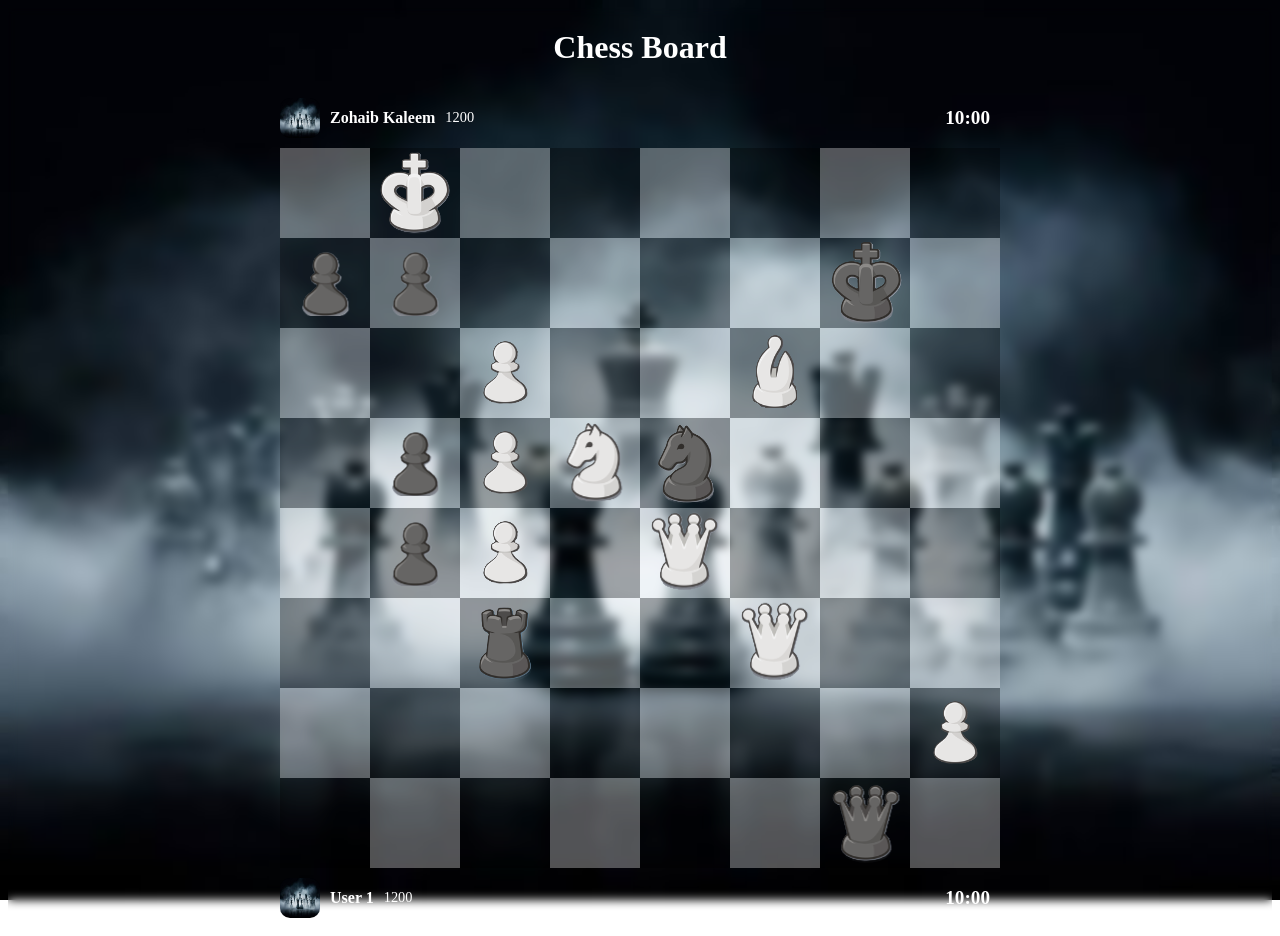
==== Chess.html @ 0d034fa4 "Initial commit" ====
<!doctype html>
<html lang="en">
  <head>
    <meta charset="UTF-8" />
    <meta name="viewport" content="width=device-width, initial-scale=1.0" />
    <title>Document</title>

    <link rel="stylesheet" href="styles/styles.css" />
  </head>
  <body>
    <header>
      <h1>Chess Board</h1>
    </header>

    <div class="boardContainer">
      <div class="user-info-bar">
        <div class="user-info">
          <img src="images/userLogo.png" alt="User 1" class="user-avatar" />
          <span class="user-name">Zohaib Kaleem</span>
          <span class="user-rating">1200</span>
        </div>
        <div class="timer">
          <div class="time">10:00</div>
        </div>
      </div>
      <div id="board"></div>
      <div class="user-info-bar">
        <div class="user-info">
          <img src="images/userLogo.png" alt="User 1" class="user-avatar" />
          <span class="user-name">User 1</span>
          <span class="user-rating">1200</span>
        </div>
        <div class="timer">
          <div class="time">10:00</div>
        </div>
      </div>
    </div>

    <script type="module" src="scripts/main.js"></script>
  </body>
</html>
---- styles/styles.css ----
body {
  /* dark background */
  background-image: url("/images/background.jpeg");
  background-size: cover;
  background-repeat: no-repeat;
  background-position: center;
  background-attachment: fixed;

  /* blur background */
  backdrop-filter: blur(5px);

  display: flex;
  flex-direction: column;
  justify-content: center;
  align-items: center;
}

header {
  text-align: center;
  color: white;
}

.boardContainer {
  display: flex;
  flex-direction: column;
  align-items: center;
  justify-content: center;
}

#board {
  width: 100%;
  height: 100%;

  display: grid;
  grid-template-columns: repeat(8, 1fr);
  grid-template-rows: repeat(8, 1fr);
}

.cell {
  position: relative;
  width: 100%;
  height: 100%;

  align-items: center;
  display: flex;
  justify-content: center;
  align-items: center;
}

.hidden {
  display: none;
}

.user-info-bar {
  display: flex;
  justify-content: space-between;
  align-items: center;
  width: 100%;
  padding: 10px;
  color: white;
}

.user-info {
  display: flex;
  align-items: center;
}

.user-avatar {
  width: 40px;
  height: 40px;
  margin-right: 10px;
  border-radius: 10px;
}

.user-name {
  font-weight: bold;
  margin-right: 10px;
}

.user-rating {
  font-size: 0.9em;
}

.timer {
  border-radius: 5px;
  padding: 5px 10px;
}

.time {
  font-size: 1.2em;
  font-weight: bold;

  display: flex;
  justify-content: center;
  align-items: center;
}

.cell > img {
  object-fit: contain;
}

.cell img:hover {
  transform: scale(1.1);
  transition: transform 0.2s ease-in-out;
  cursor: grab;
}

.cell:nth-child(odd) {
  background-color: rgba(255, 255, 255, 0.319);
}

.cell:nth-child(even) {
  background-color: rgba(0, 0, 0, 0.319);
}

.under-attack-dot {
  width: 25px !important;
  height: 25px !important;
  border-radius: 50%;
  background-color: rgb(255, 255, 255) !important;
}

.under-attack-piece {
  position: absolute;
  width: 50px;
  height: 50px;
  border-radius: 50%;
  border: 5px solid rgb(255, 0, 0);
  z-index: -1;
}

#last-move {
  position: absolute;
  width: 100%;
  height: 100%;
  border: 5px solid rgb(0, 225, 255);
  box-sizing: border-box;
}

#cell-check {
  position: absolute;
  box-sizing: border-box;
  width: 100%;
  height: 100%;
  border: 5px solid red;
}
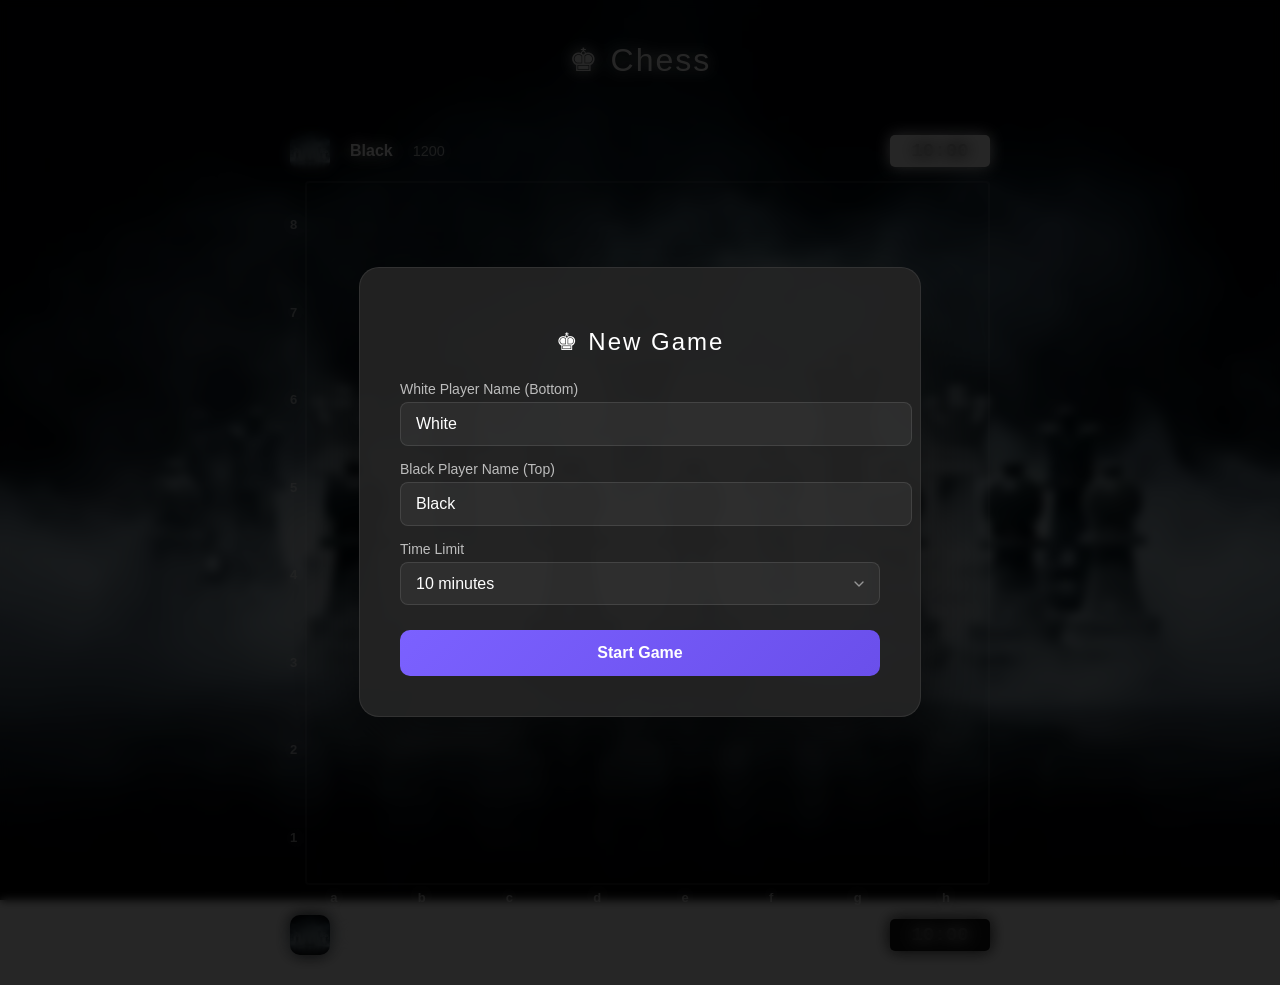
==== commit a252359b: "completed chess with all logic and validations" ====
--- a/Chess.html
+++ b/Chess.html
@@ -3,34 +3,62 @@
   <head>
     <meta charset="UTF-8" />
     <meta name="viewport" content="width=device-width, initial-scale=1.0" />
-    <title>Document</title>
-
+    <title>Chess Game</title>
     <link rel="stylesheet" href="styles/styles.css" />
   </head>
   <body>
     <header>
-      <h1>Chess Board</h1>
+      <h1>♚ Chess</h1>
     </header>
 
     <div class="boardContainer">
+      <!-- Black Player Info (Top) -->
       <div class="user-info-bar">
         <div class="user-info">
           <img src="images/userLogo.png" alt="User 1" class="user-avatar" />
-          <span class="user-name">Zohaib Kaleem</span>
+          <span class="user-name">Black</span>
           <span class="user-rating">1200</span>
         </div>
-        <div class="timer">
+        <div class="timer" id="black-timer">
           <div class="time">10:00</div>
         </div>
       </div>
-      <div id="board"></div>
+
+      <!-- Board with Rank Labels -->
+      <div class="board-wrapper">
+        <div class="rank-labels">
+          <span>8</span>
+          <span>7</span>
+          <span>6</span>
+          <span>5</span>
+          <span>4</span>
+          <span>3</span>
+          <span>2</span>
+          <span>1</span>
+        </div>
+        <div id="board"></div>
+      </div>
+
+      <!-- File Labels -->
+      <div class="file-labels">
+        <span>a</span>
+        <span>b</span>
+        <span>c</span>
+        <span>d</span>
+        <span>e</span>
+        <span>f</span>
+        <span>g</span>
+        <span>h</span>
+      </div>
+
+      <!-- White Player Info (Bottom) -->
       <div class="user-info-bar">
         <div class="user-info">
           <img src="images/userLogo.png" alt="User 1" class="user-avatar" />
-          <span class="user-name">User 1</span>
+          <span class="user-name">White</span>
           <span class="user-rating">1200</span>
         </div>
-        <div class="timer">
+        <div class="timer" id="white-timer">
           <div class="time">10:00</div>
         </div>
       </div>
--- a/styles/styles.css
+++ b/styles/styles.css
@@ -1,3 +1,25 @@
+/* Disable selection + hide cursor changes */
+* {
+  user-select: none;
+  -webkit-user-select: none;
+  -moz-user-select: none;
+  -ms-user-select: none;
+}
+
+/* Make any accidental selection invisible */
+::selection {
+  background: transparent;
+  color: inherit;
+}
+
+::-moz-selection {
+  background: transparent;
+  color: inherit;
+}
+
+/* ============================================
+   GLOBAL STYLES
+   ============================================ */
 body {
   /* dark background */
   background-image: url("/images/background.jpeg");
@@ -8,95 +30,96 @@
 
   /* blur background */
   backdrop-filter: blur(5px);
+  -webkit-backdrop-filter: blur(5px);
 
   display: flex;
   flex-direction: column;
   justify-content: center;
   align-items: center;
+  min-height: 100vh;
+  margin: 0;
+  padding: 20px;
+  font-family: "Segoe UI", Tahoma, Geneva, Verdana, sans-serif;
 }
 
 header {
   text-align: center;
   color: white;
-}
-
+  margin-bottom: 20px;
+}
+
+header h1 {
+  font-weight: 300;
+  letter-spacing: 2px;
+}
+
+/* ============================================
+   BOARD CONTAINER
+   ============================================ */
 .boardContainer {
   display: flex;
   flex-direction: column;
   align-items: center;
   justify-content: center;
-}
-
+  position: relative;
+  padding: 0 10px;
+  max-width: 100%;
+}
+
+/* ============================================
+   CHESS BOARD
+   ============================================ */
 #board {
-  width: 100%;
-  height: 100%;
-
+  width: 80vmin;
+  height: 80vmin;
+  max-width: 700px;
+  max-height: 700px;
+  min-width: 320px;
+  min-height: 320px;
   display: grid;
   grid-template-columns: repeat(8, 1fr);
   grid-template-rows: repeat(8, 1fr);
-}
-
+  border: 2px solid rgba(255, 255, 255, 0.1);
+  border-radius: 4px;
+  overflow: hidden;
+}
+
+/* ============================================
+   CELL STYLES - YOUR ORIGINAL COLORS
+   ============================================ */
 .cell {
   position: relative;
   width: 100%;
   height: 100%;
-
-  align-items: center;
   display: flex;
   justify-content: center;
   align-items: center;
+  cursor: pointer;
+}
+
+.cell:nth-child(odd) {
+  background-color: rgba(255, 255, 255, 0.319);
+}
+
+.cell:nth-child(even) {
+  background-color: rgba(0, 0, 0, 0.319);
 }
 
 .hidden {
   display: none;
 }
 
-.user-info-bar {
-  display: flex;
-  justify-content: space-between;
-  align-items: center;
-  width: 100%;
-  padding: 10px;
-  color: white;
-}
-
-.user-info {
-  display: flex;
-  align-items: center;
-}
-
-.user-avatar {
-  width: 40px;
-  height: 40px;
-  margin-right: 10px;
-  border-radius: 10px;
-}
-
-.user-name {
-  font-weight: bold;
-  margin-right: 10px;
-}
-
-.user-rating {
-  font-size: 0.9em;
-}
-
-.timer {
-  border-radius: 5px;
-  padding: 5px 10px;
-}
-
-.time {
-  font-size: 1.2em;
-  font-weight: bold;
-
-  display: flex;
-  justify-content: center;
-  align-items: center;
-}
-
+/* ============================================
+   PIECES WITH ANIMATIONS
+   ============================================ */
 .cell > img {
+  width: 80%;
+  height: 80%;
   object-fit: contain;
+  pointer-events: none;
+  transition: all 0.15s ease;
+  position: relative;
+  z-index: 2;
 }
 
 .cell img:hover {
@@ -105,19 +128,89 @@
   cursor: grab;
 }
 
-.cell:nth-child(odd) {
-  background-color: rgba(255, 255, 255, 0.319);
-}
-
-.cell:nth-child(even) {
-  background-color: rgba(0, 0, 0, 0.319);
-}
-
+/* Piece move animation */
+.cell.moving img {
+  animation: pieceMove 0.3s ease-out;
+}
+
+@keyframes pieceMove {
+  0% {
+    transform: scale(0.8) rotate(-5deg);
+    opacity: 0.7;
+  }
+  50% {
+    transform: scale(1.2) rotate(3deg);
+  }
+  100% {
+    transform: scale(1) rotate(0deg);
+    opacity: 1;
+  }
+}
+
+/* Piece capture animation */
+.cell.capturing img {
+  animation: pieceCapture 0.4s ease-out;
+}
+
+@keyframes pieceCapture {
+  0% {
+    transform: scale(1);
+  }
+  30% {
+    transform: scale(1.3) rotate(10deg);
+  }
+  60% {
+    transform: scale(0.8) rotate(-5deg);
+  }
+  100% {
+    transform: scale(1) rotate(0deg);
+  }
+}
+
+/* Piece spawn animation */
+.cell.spawning img {
+  animation: pieceSpawn 0.25s ease-out;
+}
+
+@keyframes pieceSpawn {
+  0% {
+    transform: scale(0) rotate(-30deg);
+    opacity: 0;
+  }
+  70% {
+    transform: scale(1.2) rotate(5deg);
+    opacity: 0.9;
+  }
+  100% {
+    transform: scale(1) rotate(0deg);
+    opacity: 1;
+  }
+}
+
+/* ============================================
+   MOVE INDICATORS
+   ============================================ */
 .under-attack-dot {
+  position: absolute;
   width: 25px !important;
   height: 25px !important;
   border-radius: 50%;
-  background-color: rgb(255, 255, 255) !important;
+  background-color: rgba(0, 0, 0, 0.3) !important;
+  pointer-events: none;
+  z-index: 5;
+  animation: dotAppear 0.2s ease-out;
+}
+
+@keyframes dotAppear {
+  0% {
+    transform: scale(0);
+  }
+  70% {
+    transform: scale(1.2);
+  }
+  100% {
+    transform: scale(1);
+  }
 }
 
 .under-attack-piece {
@@ -126,21 +219,734 @@
   height: 50px;
   border-radius: 50%;
   border: 5px solid rgb(255, 0, 0);
-  z-index: -1;
-}
-
+  pointer-events: none;
+  z-index: 4;
+  animation: captureIndicator 0.3s ease-out;
+}
+
+@keyframes captureIndicator {
+  0% {
+    transform: scale(0.8);
+    opacity: 0;
+  }
+  100% {
+    transform: scale(1);
+    opacity: 1;
+  }
+}
+
+/* ============================================
+   LAST MOVE HIGHLIGHT
+   ============================================ */
 #last-move {
   position: absolute;
   width: 100%;
   height: 100%;
   border: 5px solid rgb(0, 225, 255);
   box-sizing: border-box;
-}
-
+  pointer-events: none;
+  z-index: 3;
+  animation: lastMoveHighlight 0.3s ease-out;
+}
+
+@keyframes lastMoveHighlight {
+  0% {
+    opacity: 0;
+    transform: scale(0.9);
+  }
+  100% {
+    opacity: 1;
+    transform: scale(1);
+  }
+}
+
+/* ============================================
+   CHECK INDICATOR
+   ============================================ */
 #cell-check {
   position: absolute;
   box-sizing: border-box;
   width: 100%;
   height: 100%;
   border: 5px solid red;
-}
+  background: radial-gradient(
+    circle,
+    rgba(255, 0, 0, 0.2) 0%,
+    rgba(255, 0, 0, 0) 70%
+  );
+  animation: pulse-check 1s infinite;
+  pointer-events: none;
+  z-index: 3;
+}
+
+@keyframes pulse-check {
+  0%,
+  100% {
+    opacity: 1;
+  }
+  50% {
+    opacity: 0.5;
+  }
+}
+
+/* ============================================
+   USER INFO BAR
+   ============================================ */
+.user-info-bar {
+  display: flex;
+  justify-content: space-between;
+  align-items: center;
+  width: 100%;
+  max-width: 700px;
+  padding: 10px 5px;
+  color: white;
+}
+
+.user-info {
+  display: flex;
+  align-items: center;
+  gap: 10px;
+}
+
+.user-avatar {
+  width: 40px;
+  height: 40px;
+  margin-right: 10px;
+  border-radius: 10px;
+  object-fit: cover;
+}
+
+.user-name {
+  font-weight: bold;
+  margin-right: 10px;
+}
+
+.user-rating {
+  font-size: 0.9em;
+  opacity: 0.7;
+}
+
+/* ============================================
+   TIMER
+   ============================================ */
+.timer {
+  border-radius: 5px;
+  padding: 5px 10px;
+  min-width: 80px;
+  text-align: center;
+  transition: all 0.3s ease;
+}
+
+#white-timer {
+  background-color: rgb(24, 24, 24);
+  color: white;
+}
+
+#black-timer {
+  background-color: white;
+  color: black;
+}
+
+.time {
+  font-size: 1.2em;
+  font-weight: bold;
+  display: flex;
+  justify-content: center;
+  align-items: center;
+  font-family: "Courier New", monospace;
+}
+
+/* Timer warning states */
+#white-timer.warning {
+  background-color: rgba(255, 152, 0, 0.3) !important;
+  border: 2px solid #ff9800;
+}
+
+#white-timer.danger {
+  background-color: rgba(244, 67, 54, 0.3) !important;
+  border: 2px solid #f44336;
+  animation: timerPulse 0.5s infinite;
+}
+
+#black-timer.warning {
+  background-color: rgba(255, 152, 0, 0.3) !important;
+  border: 2px solid #ff9800;
+}
+
+#black-timer.danger {
+  background-color: rgba(244, 67, 54, 0.3) !important;
+  border: 2px solid #f44336;
+  animation: timerPulse 0.5s infinite;
+}
+
+#white-timer.warning .time,
+#black-timer.warning .time {
+  color: #ff9800 !important;
+}
+
+#white-timer.danger .time,
+#black-timer.danger .time {
+  color: #f44336 !important;
+}
+
+@keyframes timerPulse {
+  0%,
+  100% {
+    opacity: 1;
+  }
+  50% {
+    opacity: 0.5;
+  }
+}
+
+/* ============================================
+   BOARD LABELS
+   ============================================ */
+.file-labels {
+  display: flex;
+  justify-content: space-around;
+  padding: 5px 0 0 0;
+  font-size: 13px;
+  font-weight: bold;
+  color: rgba(255, 255, 255, 0.6);
+  width: 100%;
+  max-width: 700px;
+}
+
+.board-wrapper {
+  display: flex;
+  align-items: flex-start;
+  justify-content: center;
+  gap: 0;
+  width: 100%;
+  max-width: 700px;
+}
+
+.rank-labels {
+  display: flex;
+  flex-direction: column;
+  justify-content: space-around;
+  height: 80vmin;
+  max-height: 700px;
+  min-height: 320px;
+  font-size: 13px;
+  font-weight: bold;
+  color: rgba(255, 255, 255, 0.6);
+  pointer-events: none;
+  padding-right: 8px;
+  flex-shrink: 0;
+}
+
+.rank-labels span {
+  display: flex;
+  align-items: center;
+  justify-content: center;
+  height: 12.5%;
+}
+
+/* ============================================
+   MOVE HISTORY PANEL
+   ============================================ */
+.move-history-panel {
+  position: fixed;
+  right: 20px;
+  top: 50%;
+  transform: translateY(-50%);
+  width: 220px;
+  max-height: 50vh;
+  background: rgba(30, 30, 30, 0.95);
+  backdrop-filter: blur(10px);
+  border: 1px solid rgba(255, 255, 255, 0.1);
+  border-radius: 10px;
+  padding: 15px;
+  overflow-y: auto;
+  font-family: "Courier New", monospace;
+  font-size: 13px;
+  color: #e0e0e0;
+  box-shadow: 0 8px 30px rgba(0, 0, 0, 0.5);
+  z-index: 100;
+}
+
+.move-history-panel::-webkit-scrollbar {
+  width: 4px;
+}
+
+.move-history-panel::-webkit-scrollbar-track {
+  background: rgba(255, 255, 255, 0.05);
+  border-radius: 2px;
+}
+
+.move-history-panel::-webkit-scrollbar-thumb {
+  background: rgba(255, 255, 255, 0.15);
+  border-radius: 2px;
+}
+
+.move-history-panel::-webkit-scrollbar-thumb:hover {
+  background: rgba(255, 255, 255, 0.25);
+}
+
+.move-history-panel h3 {
+  margin: 0 0 12px 0;
+  text-align: center;
+  font-size: 13px;
+  color: rgba(255, 255, 255, 0.7);
+  border-bottom: 1px solid rgba(255, 255, 255, 0.08);
+  padding-bottom: 10px;
+  letter-spacing: 2px;
+  text-transform: uppercase;
+}
+
+.move-row {
+  display: flex;
+  gap: 8px;
+  padding: 4px 6px;
+  border-bottom: 1px solid rgba(255, 255, 255, 0.05);
+  align-items: center;
+  border-radius: 3px;
+}
+
+.move-row:hover {
+  background: rgba(255, 255, 255, 0.05);
+}
+
+.move-number {
+  color: rgba(255, 255, 255, 0.3);
+  min-width: 30px;
+  font-size: 11px;
+}
+
+.move-white {
+  flex: 1;
+  color: #f5f5f5;
+  padding: 2px 4px;
+  border-radius: 3px;
+}
+
+.move-black {
+  flex: 1;
+  color: #bbbbbb;
+  padding: 2px 4px;
+  border-radius: 3px;
+}
+
+.move-white:hover,
+.move-black:hover {
+  background: rgba(255, 255, 255, 0.08);
+  cursor: pointer;
+}
+
+/* ============================================
+   NEW GAME DIALOG - THEMED
+   ============================================ */
+#new-game-dialog {
+  position: fixed;
+  top: 0;
+  left: 0;
+  width: 100%;
+  height: 100%;
+  background: rgba(0, 0, 0, 0.85);
+  backdrop-filter: blur(8px);
+  display: flex;
+  justify-content: center;
+  align-items: center;
+  z-index: 3000;
+}
+
+#new-game-dialog .dialog-box {
+  background: rgba(35, 35, 35, 0.95);
+  padding: 40px;
+  border-radius: 20px;
+  max-width: 480px;
+  width: 90%;
+  border: 1px solid rgba(255, 255, 255, 0.08);
+  box-shadow: 0 30px 80px rgba(0, 0, 0, 0.6);
+  animation: dialogSlideIn 0.3s ease-out;
+}
+
+@keyframes dialogSlideIn {
+  from {
+    transform: translateY(-30px) scale(0.95);
+    opacity: 0;
+  }
+  to {
+    transform: translateY(0) scale(1);
+    opacity: 1;
+  }
+}
+
+#new-game-dialog h2 {
+  color: white;
+  text-align: center;
+  margin-bottom: 25px;
+  font-weight: 300;
+  letter-spacing: 2px;
+}
+
+#new-game-dialog .form-group {
+  margin-bottom: 15px;
+}
+
+#new-game-dialog label {
+  color: rgba(255, 255, 255, 0.7);
+  display: block;
+  margin-bottom: 5px;
+  font-size: 14px;
+}
+
+#new-game-dialog input,
+#new-game-dialog select {
+  width: 100%;
+  padding: 12px 15px;
+  background: rgba(255, 255, 255, 0.05);
+  border: 1px solid rgba(255, 255, 255, 0.1);
+  border-radius: 8px;
+  color: white;
+  font-size: 16px;
+  outline: none;
+  transition: all 0.2s ease;
+}
+
+#new-game-dialog input:focus,
+#new-game-dialog select:focus {
+  border-color: #7b61ff;
+  background: rgba(255, 255, 255, 0.08);
+}
+
+#new-game-dialog select {
+  cursor: pointer;
+  appearance: none;
+  -webkit-appearance: none;
+  background-image: url("data:image/svg+xml;charset=UTF-8,%3csvg xmlns='http://www.w3.org/2000/svg' viewBox='0 0 24 24' fill='none' stroke='rgba(255,255,255,0.5)' stroke-width='2' stroke-linecap='round' stroke-linejoin='round'%3e%3cpolyline points='6 9 12 15 18 9'%3e%3c/polyline%3e%3c/svg%3e");
+  background-repeat: no-repeat;
+  background-position: right 12px center;
+  background-size: 16px;
+  padding-right: 40px;
+}
+
+#new-game-dialog select option {
+  background: #2c2c2c;
+  color: white;
+}
+
+#new-game-dialog .start-btn {
+  width: 100%;
+  padding: 14px;
+  background: linear-gradient(135deg, #7b61ff, #6a4feb);
+  color: white;
+  border: none;
+  border-radius: 10px;
+  font-size: 16px;
+  font-weight: 600;
+  cursor: pointer;
+  transition: all 0.2s ease;
+  margin-top: 10px;
+}
+
+#new-game-dialog .start-btn:hover {
+  transform: translateY(-2px);
+  box-shadow: 0 8px 25px rgba(107, 79, 235, 0.4);
+}
+
+#new-game-dialog .start-btn:active {
+  transform: translateY(0);
+}
+
+/* ============================================
+   PROMOTION MODAL
+   ============================================ */
+.promotion-modal {
+  display: none;
+  position: fixed;
+  top: 0;
+  left: 0;
+  width: 100%;
+  height: 100%;
+  background: rgba(0, 0, 0, 0.75);
+  backdrop-filter: blur(6px);
+  z-index: 1000;
+  justify-content: center;
+  align-items: center;
+}
+
+.promotion-modal.active {
+  display: flex;
+}
+
+.promotion-choices {
+  background: rgba(40, 40, 40, 0.95);
+  padding: 25px;
+  border-radius: 14px;
+  display: flex;
+  gap: 12px;
+  box-shadow: 0 20px 60px rgba(0, 0, 0, 0.6);
+  border: 1px solid rgba(255, 255, 255, 0.1);
+  animation: dialogSlideIn 0.2s ease-out;
+}
+
+.promotion-choices img {
+  width: 65px;
+  height: 65px;
+  cursor: pointer;
+  border-radius: 8px;
+  padding: 8px;
+  transition: all 0.2s ease;
+  background: rgba(255, 255, 255, 0.05);
+}
+
+.promotion-choices img:hover {
+  background: rgba(255, 255, 255, 0.15);
+  transform: scale(1.1);
+}
+
+/* ============================================
+   NOTIFICATION OVERLAY
+   ============================================ */
+.notification-overlay {
+  display: none;
+  position: fixed;
+  top: 0;
+  left: 0;
+  width: 100%;
+  height: 100%;
+  background: rgba(0, 0, 0, 0.7);
+  backdrop-filter: blur(6px);
+  z-index: 2000;
+  justify-content: center;
+  align-items: center;
+}
+
+.notification-overlay.active {
+  display: flex;
+}
+
+.notification-box {
+  background: rgba(35, 35, 35, 0.95);
+  padding: 40px 45px;
+  border-radius: 18px;
+  text-align: center;
+  max-width: 420px;
+  box-shadow: 0 30px 80px rgba(0, 0, 0, 0.5);
+  animation: dialogSlideIn 0.4s ease-out;
+  border: 1px solid rgba(255, 255, 255, 0.08);
+}
+
+.notification-box h2 {
+  margin: 0 0 8px 0;
+  font-size: 28px;
+  font-weight: 700;
+  color: #ffffff;
+}
+
+.notification-box .result {
+  font-size: 20px;
+  margin: 10px 0;
+  color: #e0e0e0;
+}
+
+.notification-box .sub-result {
+  color: rgba(255, 255, 255, 0.5);
+  margin: 5px 0;
+  font-size: 14px;
+}
+
+.notification-box .new-game-btn {
+  margin-top: 20px;
+  padding: 12px 35px;
+  background: #7b61ff;
+  color: white;
+  border: none;
+  border-radius: 10px;
+  font-size: 16px;
+  font-weight: 600;
+  cursor: pointer;
+  transition: all 0.2s ease;
+}
+
+.notification-box .new-game-btn:hover {
+  background: #6a4feb;
+  transform: scale(1.02);
+}
+
+/* ============================================
+   STATUS BAR
+   ============================================ */
+.status-bar {
+  position: fixed;
+  bottom: 20px;
+  left: 50%;
+  transform: translateX(-50%);
+  background: rgba(20, 20, 20, 0.92);
+  backdrop-filter: blur(8px);
+  color: #e8e8e8;
+  padding: 10px 28px;
+  border-radius: 25px;
+  font-size: 14px;
+  font-weight: 500;
+  z-index: 500;
+  transition: all 0.4s ease;
+  border: 1px solid rgba(255, 255, 255, 0.08);
+  box-shadow: 0 4px 20px rgba(0, 0, 0, 0.3);
+  pointer-events: none;
+}
+
+.status-bar.hidden {
+  opacity: 0;
+  transform: translateX(-50%) translateY(10px);
+}
+
+.status-bar.check {
+  border-color: rgba(255, 50, 50, 0.3);
+}
+
+.status-bar.draw {
+  border-color: rgba(255, 200, 50, 0.3);
+}
+
+/* ============================================
+   RESPONSIVE
+   ============================================ */
+@media (max-width: 1024px) {
+  .move-history-panel {
+    right: 10px;
+    width: 180px;
+    max-height: 40vh;
+    font-size: 12px;
+    padding: 12px;
+  }
+}
+
+@media (max-width: 768px) {
+  #board {
+    width: 70vmin;
+    height: 70vmin;
+    min-width: 280px;
+    min-height: 280px;
+  }
+
+  .rank-labels {
+    height: 70vmin;
+    min-height: 280px;
+    font-size: 11px;
+    padding-right: 5px;
+  }
+
+  .move-history-panel {
+    position: relative;
+    right: auto;
+    top: auto;
+    transform: none;
+    width: 100%;
+    max-height: 150px;
+    margin-top: 15px;
+  }
+
+  .user-info-bar {
+    max-width: 70vmin;
+  }
+
+  .file-labels {
+    max-width: 70vmin;
+    font-size: 11px;
+  }
+
+  .board-wrapper {
+    max-width: 70vmin;
+  }
+}
+
+@media (max-width: 480px) {
+  #board {
+    width: 85vmin;
+    height: 85vmin;
+    min-width: 250px;
+    min-height: 250px;
+  }
+
+  .rank-labels {
+    height: 85vmin;
+    min-height: 250px;
+    font-size: 10px;
+    padding-right: 4px;
+  }
+
+  .user-info-bar {
+    max-width: 85vmin;
+    font-size: 0.8rem;
+    padding: 5px;
+  }
+
+  .file-labels {
+    max-width: 85vmin;
+    font-size: 10px;
+    padding: 3px 0 0 0;
+  }
+
+  .board-wrapper {
+    max-width: 85vmin;
+  }
+
+  .user-avatar {
+    width: 30px;
+    height: 30px;
+  }
+
+  .timer {
+    min-width: 60px;
+    padding: 4px 8px;
+  }
+
+  .time {
+    font-size: 1em;
+  }
+
+  .promotion-choices {
+    padding: 15px;
+    gap: 8px;
+  }
+
+  .promotion-choices img {
+    width: 50px;
+    height: 50px;
+    padding: 6px;
+  }
+
+  .notification-box {
+    padding: 25px 20px;
+    margin: 20px;
+  }
+
+  .notification-box h2 {
+    font-size: 22px;
+  }
+}
+
+/* Fix for very small screens */
+@media (max-width: 360px) {
+  #board {
+    width: 90vmin;
+    height: 90vmin;
+    min-width: 200px;
+    min-height: 200px;
+  }
+
+  .rank-labels {
+    height: 90vmin;
+    min-height: 200px;
+    font-size: 9px;
+    padding-right: 3px;
+  }
+
+  .user-info-bar {
+    max-width: 90vmin;
+    font-size: 0.7rem;
+  }
+
+  .file-labels {
+    max-width: 90vmin;
+    font-size: 9px;
+  }
+
+  .board-wrapper {
+    max-width: 90vmin;
+  }
+}
